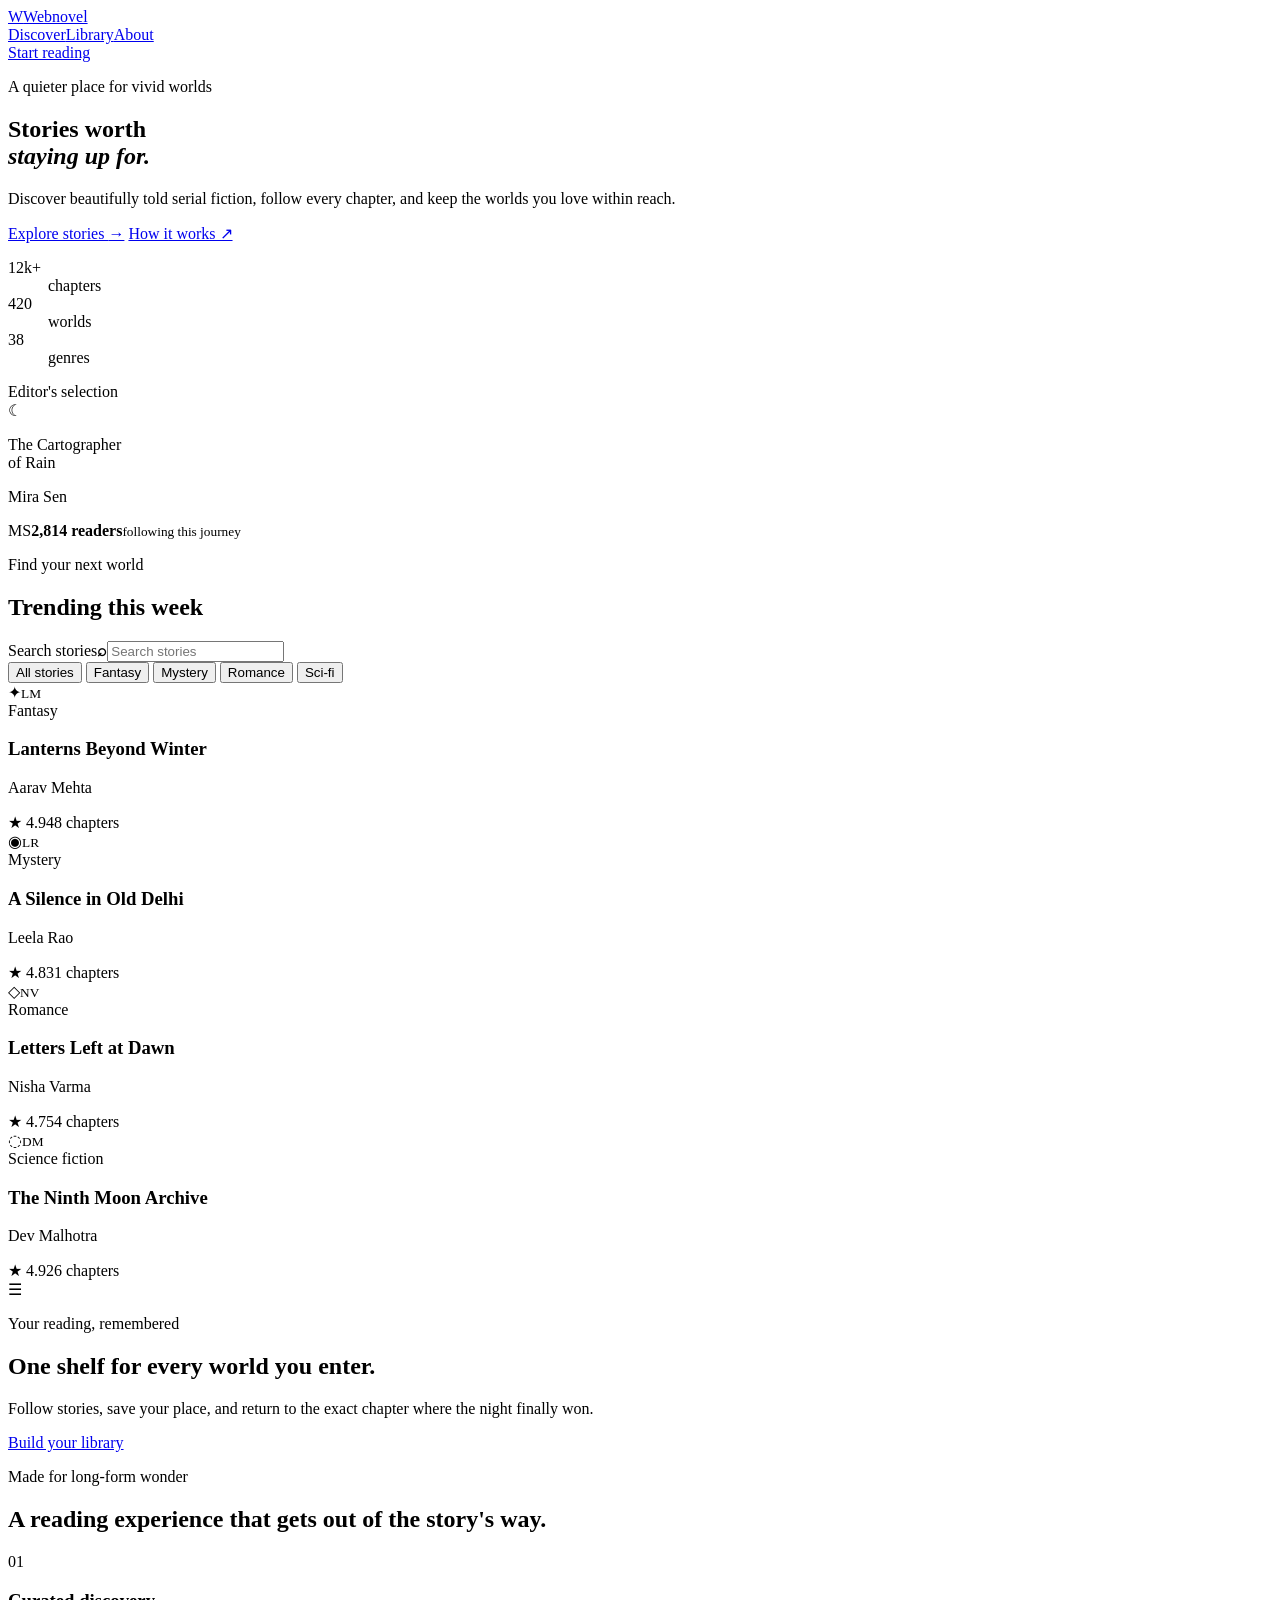
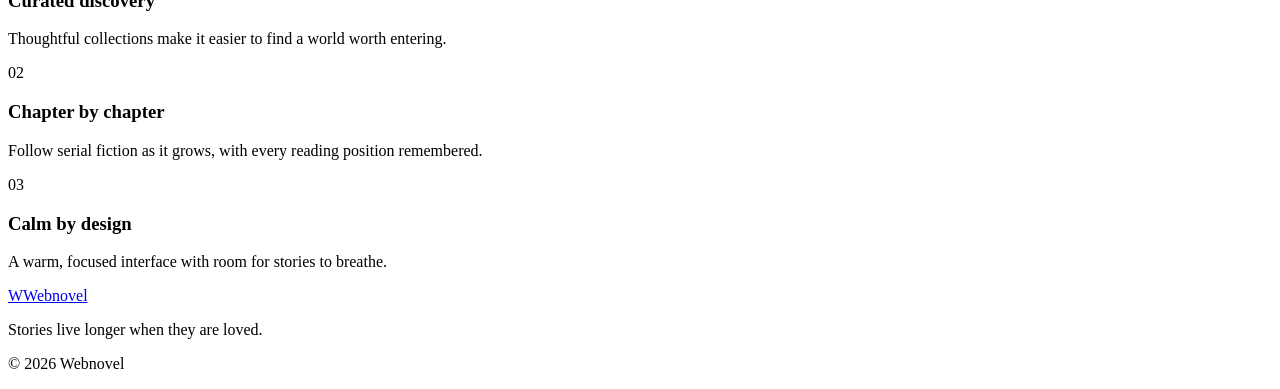
==== frontend/index.html @ 13de1297 "Initial Webnovel platform" ====
<!doctype html>
<html lang="en">
  <head>
    <meta charset="UTF-8" />
    <meta name="viewport" content="width=device-width, initial-scale=1.0" />
    <meta name="description" content="Webnovel — a calm, curated home for discovering serial fiction." />
    <title>Webnovel — Stories worth staying up for</title>
    <link rel="stylesheet" href="/styles.css" />
    <script src="/app.js" defer></script>
  </head>
  <body>
    <div class="ambient ambient-one" aria-hidden="true"></div>
    <div class="ambient ambient-two" aria-hidden="true"></div>

    <header class="site-header">
      <a class="brand" href="#top" aria-label="Webnovel home"><span class="brand-mark">W</span><span>Webnovel</span></a>
      <nav aria-label="Primary navigation"><a href="#discover">Discover</a><a href="#library">Library</a><a href="#about">About</a></nav>
      <a class="button button-small button-ghost" href="#discover">Start reading</a>
    </header>

    <main id="top">
      <section class="hero" aria-labelledby="hero-title">
        <div class="hero-copy">
          <p class="eyebrow">A quieter place for vivid worlds</p>
          <h1 id="hero-title">Stories worth<br /><em>staying up for.</em></h1>
          <p class="hero-text">Discover beautifully told serial fiction, follow every chapter, and keep the worlds you love within reach.</p>
          <div class="hero-actions">
            <a class="button button-primary" href="#discover">Explore stories <span>→</span></a>
            <a class="text-link" href="#about">How it works ↗</a>
          </div>
          <dl class="hero-stats"><div><dt>12k+</dt><dd>chapters</dd></div><div><dt>420</dt><dd>worlds</dd></div><div><dt>38</dt><dd>genres</dd></div></dl>
        </div>

        <div class="hero-art" aria-label="Featured novel: The Cartographer of Rain">
          <div class="orbit orbit-one"></div><div class="orbit orbit-two"></div>
          <article class="featured-cover">
            <span class="cover-kicker">Editor's selection</span><div class="cover-symbol">☾</div>
            <div><p class="cover-title">The Cartographer<br />of Rain</p><p class="cover-author">Mira Sen</p></div>
          </article>
          <div class="reading-note"><span class="reading-avatar">MS</span><span><strong>2,814 readers</strong><small>following this journey</small></span></div>
        </div>
      </section>

      <section class="discover section-shell" id="discover" aria-labelledby="discover-title">
        <div class="section-heading">
          <div><p class="eyebrow">Find your next world</p><h2 id="discover-title">Trending this week</h2></div>
          <label class="search-box"><span class="sr-only">Search stories</span><b>⌕</b><input id="story-search" type="search" placeholder="Search stories" autocomplete="off" /></label>
        </div>
        <div class="genre-filters" aria-label="Filter stories by genre">
          <button class="genre-filter active" type="button" data-genre="all">All stories</button>
          <button class="genre-filter" type="button" data-genre="fantasy">Fantasy</button>
          <button class="genre-filter" type="button" data-genre="mystery">Mystery</button>
          <button class="genre-filter" type="button" data-genre="romance">Romance</button>
          <button class="genre-filter" type="button" data-genre="science fiction">Sci-fi</button>
        </div>

        <div class="story-grid" id="story-grid">
          <article class="story-card" data-title="Lanterns Beyond Winter" data-author="Aarav Mehta" data-genre="fantasy">
            <div class="story-cover cover-winter"><span>✦</span><small>LM</small></div>
            <div class="story-details"><span class="story-genre">Fantasy</span><h3>Lanterns Beyond Winter</h3><p>Aarav Mehta</p><div class="story-meta"><span>★ 4.9</span><span>48 chapters</span></div></div>
          </article>
          <article class="story-card" data-title="A Silence in Old Delhi" data-author="Leela Rao" data-genre="mystery">
            <div class="story-cover cover-silence"><span>◉</span><small>LR</small></div>
            <div class="story-details"><span class="story-genre">Mystery</span><h3>A Silence in Old Delhi</h3><p>Leela Rao</p><div class="story-meta"><span>★ 4.8</span><span>31 chapters</span></div></div>
          </article>
          <article class="story-card" data-title="Letters Left at Dawn" data-author="Nisha Varma" data-genre="romance">
            <div class="story-cover cover-letters"><span>◇</span><small>NV</small></div>
            <div class="story-details"><span class="story-genre">Romance</span><h3>Letters Left at Dawn</h3><p>Nisha Varma</p><div class="story-meta"><span>★ 4.7</span><span>54 chapters</span></div></div>
          </article>
          <article class="story-card" data-title="The Ninth Moon Archive" data-author="Dev Malhotra" data-genre="science fiction">
            <div class="story-cover cover-moon"><span>◌</span><small>DM</small></div>
            <div class="story-details"><span class="story-genre">Science fiction</span><h3>The Ninth Moon Archive</h3><p>Dev Malhotra</p><div class="story-meta"><span>★ 4.9</span><span>26 chapters</span></div></div>
          </article>
        </div>
        <p class="empty-state" id="empty-state" hidden>No stories match that search yet.</p>
      </section>

      <section class="library section-shell" id="library">
        <div class="library-card"><div class="library-icon">☰</div><div><p class="eyebrow">Your reading, remembered</p><h2>One shelf for every world you enter.</h2><p>Follow stories, save your place, and return to the exact chapter where the night finally won.</p></div><a class="button button-dark" href="#discover">Build your library</a></div>
      </section>

      <section class="about section-shell" id="about">
        <p class="eyebrow">Made for long-form wonder</p><h2>A reading experience that gets out of the story's way.</h2>
        <div class="principles">
          <article><span>01</span><h3>Curated discovery</h3><p>Thoughtful collections make it easier to find a world worth entering.</p></article>
          <article><span>02</span><h3>Chapter by chapter</h3><p>Follow serial fiction as it grows, with every reading position remembered.</p></article>
          <article><span>03</span><h3>Calm by design</h3><p>A warm, focused interface with room for stories to breathe.</p></article>
        </div>
      </section>
    </main>

    <footer><a class="brand" href="#top"><span class="brand-mark">W</span><span>Webnovel</span></a><p>Stories live longer when they are loved.</p><p>© <span id="current-year">2026</span> Webnovel</p></footer>
  </body>
</html>
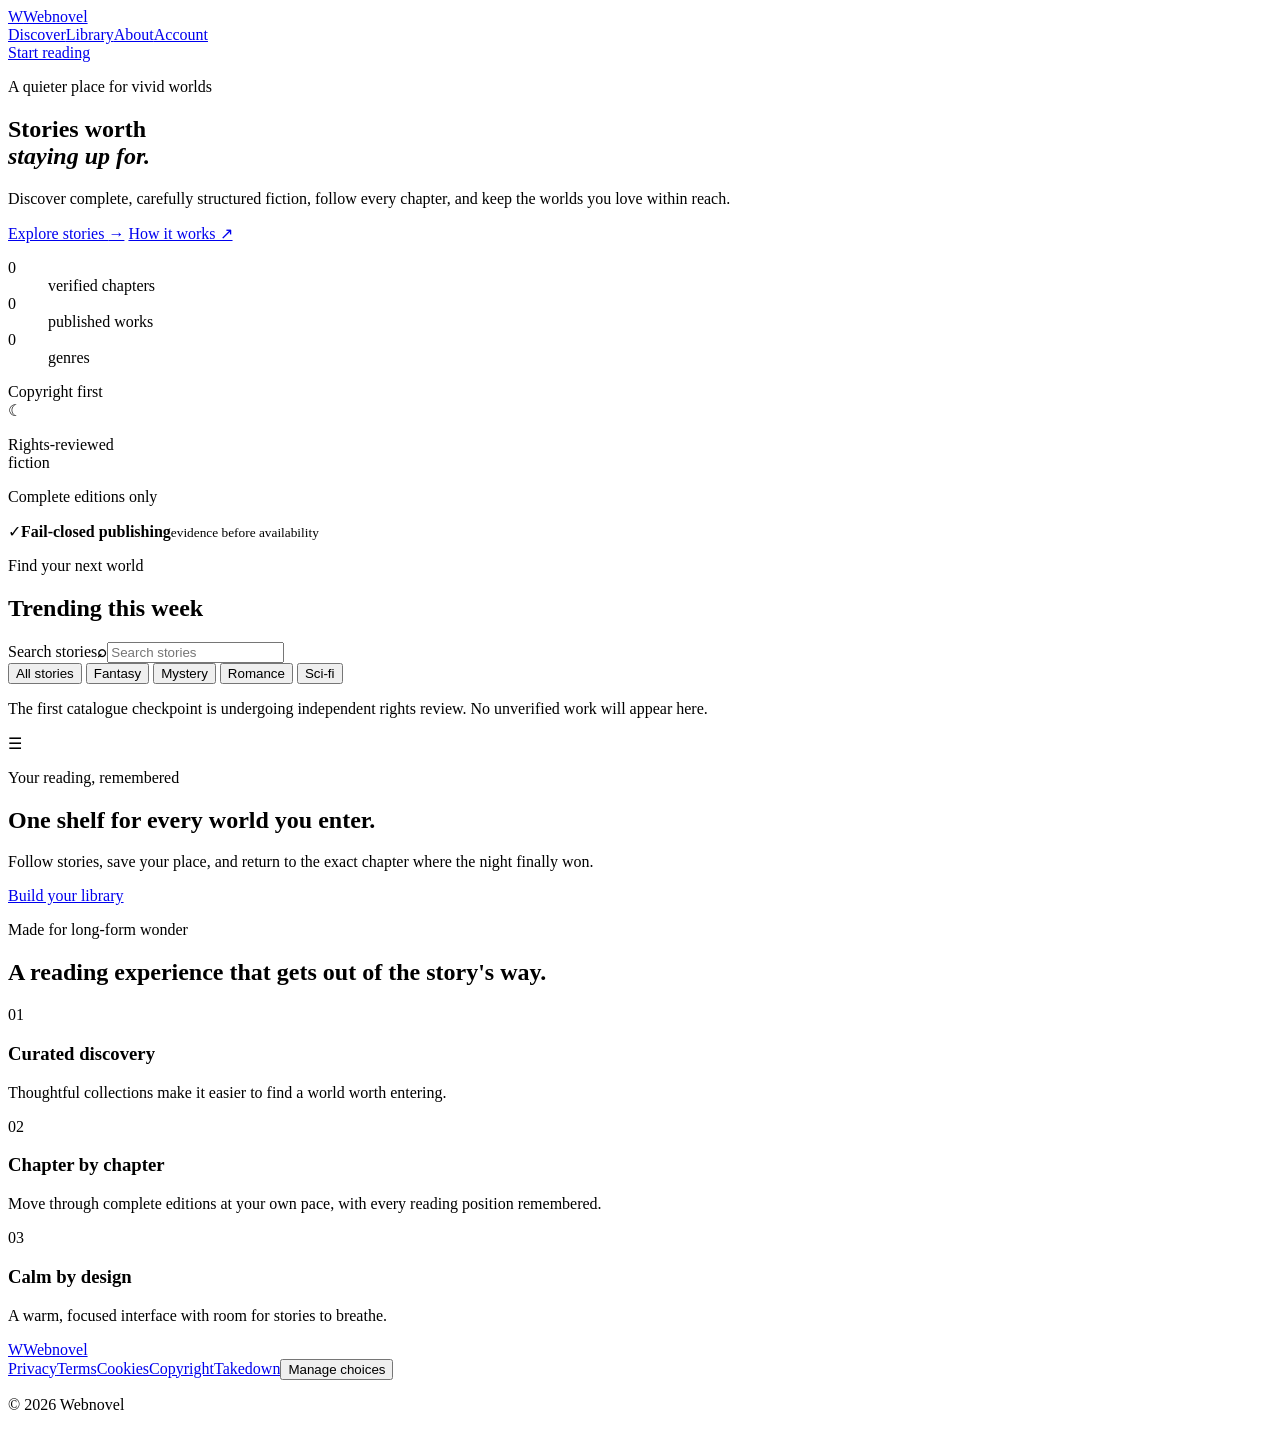
==== commit 6747cc88: "Build isolated rights-first Webnovel platform" ====
--- a/frontend/index.html
+++ b/frontend/index.html
@@ -3,10 +3,15 @@
   <head>
     <meta charset="UTF-8" />
     <meta name="viewport" content="width=device-width, initial-scale=1.0" />
-    <meta name="description" content="Webnovel — a calm, curated home for discovering serial fiction." />
+    <meta name="description" content="Discover complete fiction in carefully selected editions with independent rights review, trustworthy sources, and a calm modern reader." />
+    <link rel="canonical" href="http://localhost:5273/" />
+    <meta property="og:type" content="website" />
+    <meta property="og:title" content="Webnovel — Stories worth staying up for" />
+    <meta property="og:description" content="Complete fiction, independently reviewed for rights and integrity." />
+    <script type="application/ld+json">{"@context":"https://schema.org","@graph":[{"@type":"WebSite","name":"Webnovel","url":"http://localhost:5273/","potentialAction":{"@type":"SearchAction","target":"http://localhost:5273/?q={search_term_string}","query-input":"required name=search_term_string"}},{"@type":"Organization","name":"Webnovel","url":"http://localhost:5273/"}]}</script>
     <title>Webnovel — Stories worth staying up for</title>
-    <link rel="stylesheet" href="/styles.css" />
-    <script src="/app.js" defer></script>
+    <link rel="stylesheet" href="/styles.css?v=20260829-2" />
+    <script src="/app.js?v=20260829-2" defer></script>
   </head>
   <body>
     <div class="ambient ambient-one" aria-hidden="true"></div>
@@ -14,7 +19,7 @@
 
     <header class="site-header">
       <a class="brand" href="#top" aria-label="Webnovel home"><span class="brand-mark">W</span><span>Webnovel</span></a>
-      <nav aria-label="Primary navigation"><a href="#discover">Discover</a><a href="#library">Library</a><a href="#about">About</a></nav>
+      <nav aria-label="Primary navigation"><a href="#discover">Discover</a><a href="#library">Library</a><a href="#about">About</a><a href="/account">Account</a></nav>
       <a class="button button-small button-ghost" href="#discover">Start reading</a>
     </header>
 
@@ -23,21 +28,21 @@
         <div class="hero-copy">
           <p class="eyebrow">A quieter place for vivid worlds</p>
           <h1 id="hero-title">Stories worth<br /><em>staying up for.</em></h1>
-          <p class="hero-text">Discover beautifully told serial fiction, follow every chapter, and keep the worlds you love within reach.</p>
+          <p class="hero-text">Discover complete, carefully structured fiction, follow every chapter, and keep the worlds you love within reach.</p>
           <div class="hero-actions">
             <a class="button button-primary" href="#discover">Explore stories <span>→</span></a>
             <a class="text-link" href="#about">How it works ↗</a>
           </div>
-          <dl class="hero-stats"><div><dt>12k+</dt><dd>chapters</dd></div><div><dt>420</dt><dd>worlds</dd></div><div><dt>38</dt><dd>genres</dd></div></dl>
+          <dl class="hero-stats"><div><dt id="chapter-count">0</dt><dd>verified chapters</dd></div><div><dt id="novel-count">0</dt><dd>published works</dd></div><div><dt id="genre-count">0</dt><dd>genres</dd></div></dl>
         </div>
 
-        <div class="hero-art" aria-label="Featured novel: The Cartographer of Rain">
+        <div class="hero-art" aria-label="Rights-reviewed fiction library">
           <div class="orbit orbit-one"></div><div class="orbit orbit-two"></div>
           <article class="featured-cover">
-            <span class="cover-kicker">Editor's selection</span><div class="cover-symbol">☾</div>
-            <div><p class="cover-title">The Cartographer<br />of Rain</p><p class="cover-author">Mira Sen</p></div>
+            <span class="cover-kicker">Copyright first</span><div class="cover-symbol">☾</div>
+            <div><p class="cover-title">Rights-reviewed<br />fiction</p><p class="cover-author">Complete editions only</p></div>
           </article>
-          <div class="reading-note"><span class="reading-avatar">MS</span><span><strong>2,814 readers</strong><small>following this journey</small></span></div>
+          <div class="reading-note"><span class="reading-avatar">✓</span><span><strong>Fail-closed publishing</strong><small>evidence before availability</small></span></div>
         </div>
       </section>
 
@@ -54,25 +59,8 @@
           <button class="genre-filter" type="button" data-genre="science fiction">Sci-fi</button>
         </div>
 
-        <div class="story-grid" id="story-grid">
-          <article class="story-card" data-title="Lanterns Beyond Winter" data-author="Aarav Mehta" data-genre="fantasy">
-            <div class="story-cover cover-winter"><span>✦</span><small>LM</small></div>
-            <div class="story-details"><span class="story-genre">Fantasy</span><h3>Lanterns Beyond Winter</h3><p>Aarav Mehta</p><div class="story-meta"><span>★ 4.9</span><span>48 chapters</span></div></div>
-          </article>
-          <article class="story-card" data-title="A Silence in Old Delhi" data-author="Leela Rao" data-genre="mystery">
-            <div class="story-cover cover-silence"><span>◉</span><small>LR</small></div>
-            <div class="story-details"><span class="story-genre">Mystery</span><h3>A Silence in Old Delhi</h3><p>Leela Rao</p><div class="story-meta"><span>★ 4.8</span><span>31 chapters</span></div></div>
-          </article>
-          <article class="story-card" data-title="Letters Left at Dawn" data-author="Nisha Varma" data-genre="romance">
-            <div class="story-cover cover-letters"><span>◇</span><small>NV</small></div>
-            <div class="story-details"><span class="story-genre">Romance</span><h3>Letters Left at Dawn</h3><p>Nisha Varma</p><div class="story-meta"><span>★ 4.7</span><span>54 chapters</span></div></div>
-          </article>
-          <article class="story-card" data-title="The Ninth Moon Archive" data-author="Dev Malhotra" data-genre="science fiction">
-            <div class="story-cover cover-moon"><span>◌</span><small>DM</small></div>
-            <div class="story-details"><span class="story-genre">Science fiction</span><h3>The Ninth Moon Archive</h3><p>Dev Malhotra</p><div class="story-meta"><span>★ 4.9</span><span>26 chapters</span></div></div>
-          </article>
-        </div>
-        <p class="empty-state" id="empty-state" hidden>No stories match that search yet.</p>
+        <div class="story-grid" id="story-grid" aria-live="polite"></div>
+        <p class="empty-state" id="empty-state">The first catalogue checkpoint is undergoing independent rights review. No unverified work will appear here.</p>
       </section>
 
       <section class="library section-shell" id="library">
@@ -83,12 +71,26 @@
         <p class="eyebrow">Made for long-form wonder</p><h2>A reading experience that gets out of the story's way.</h2>
         <div class="principles">
           <article><span>01</span><h3>Curated discovery</h3><p>Thoughtful collections make it easier to find a world worth entering.</p></article>
-          <article><span>02</span><h3>Chapter by chapter</h3><p>Follow serial fiction as it grows, with every reading position remembered.</p></article>
+          <article><span>02</span><h3>Chapter by chapter</h3><p>Move through complete editions at your own pace, with every reading position remembered.</p></article>
           <article><span>03</span><h3>Calm by design</h3><p>A warm, focused interface with room for stories to breathe.</p></article>
         </div>
       </section>
     </main>
 
-    <footer><a class="brand" href="#top"><span class="brand-mark">W</span><span>Webnovel</span></a><p>Stories live longer when they are loved.</p><p>© <span id="current-year">2026</span> Webnovel</p></footer>
+    <footer><a class="brand" href="#top"><span class="brand-mark">W</span><span>Webnovel</span></a><div class="footer-links"><a href="/privacy">Privacy</a><a href="/terms">Terms</a><a href="/cookies">Cookies</a><a href="/copyright">Copyright</a><a href="/takedown">Takedown</a><button id="manage-consent" type="button">Manage choices</button></div><p>© <span id="current-year">2026</span> Webnovel</p></footer>
+
+    <section class="consent" id="consent" hidden aria-labelledby="consent-title" role="dialog">
+      <div id="consent-summary">
+        <div><p class="eyebrow">Your privacy choices</p><h2 id="consent-title">Read without being tracked.</h2><p>Essential storage keeps the site working. Analytics and advertising remain off unless you allow them.</p></div>
+        <div class="consent-actions"><button class="button button-primary" id="consent-accept" type="button">Accept optional</button><button class="button button-ghost" id="consent-reject" type="button">Reject optional</button><button class="text-button" id="consent-manage" type="button">Manage choices</button></div>
+      </div>
+      <div id="consent-choices" hidden>
+        <h2>Manage choices</h2>
+        <label><span><strong>Essential</strong><small>Security and privacy preference storage</small></span><input type="checkbox" checked disabled></label>
+        <label><span><strong>Analytics</strong><small>Understand useful reading and search events</small></span><input id="consent-analytics" type="checkbox"></label>
+        <label><span><strong>Advertising</strong><small>Allow configured Google advertising storage</small></span><input id="consent-ads" type="checkbox"></label>
+        <div class="consent-actions"><button class="button button-primary" id="consent-save" type="button">Save choices</button></div>
+      </div>
+    </section>
   </body>
 </html>
